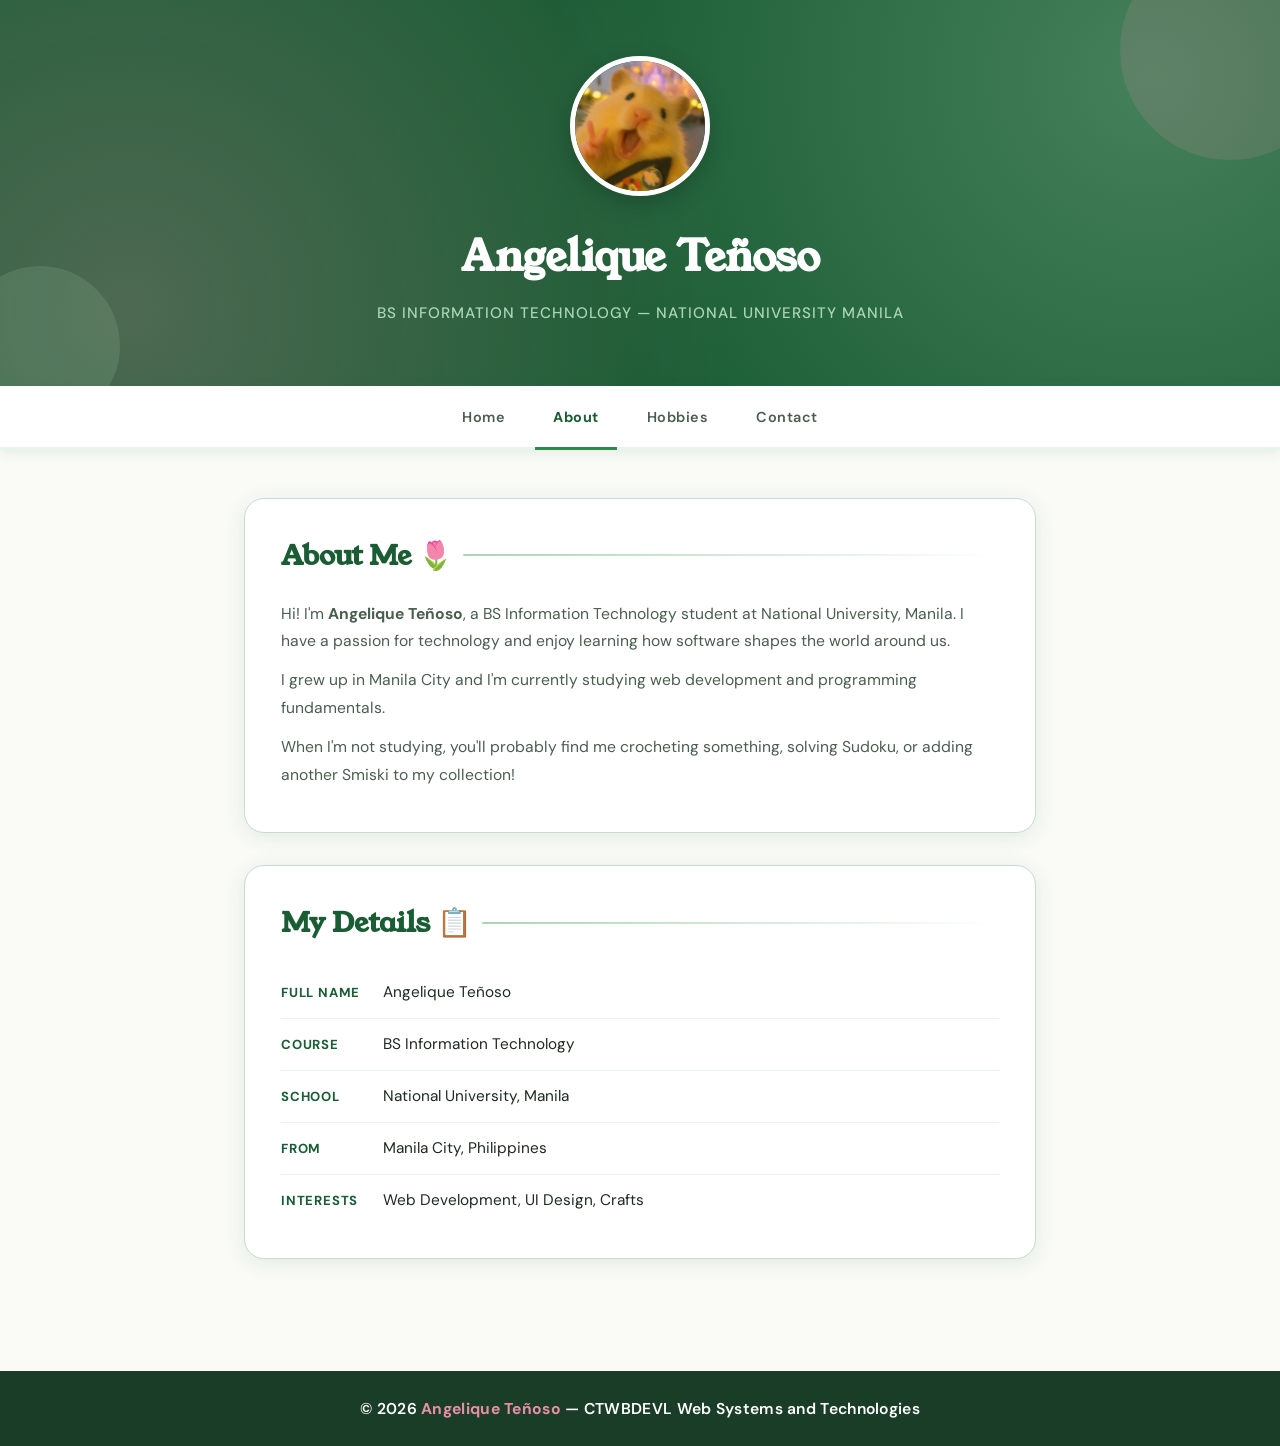
==== about.html @ 9c68dbc4 "Week 3 lab" ====
<!DOCTYPE html>
<html lang="en">
<head>
  <meta charset="UTF-8" />
  <meta name="viewport" content="width=device-width, initial-scale=1.0" />
  <title>About Me – Angelique Teñoso</title>
  <link rel="stylesheet" href="style.css" />
</head>
<body>

  <header>
    <img src="cuteee.jpg" alt="Profile photo of Angelique Teñoso" />
    <h1>Angelique Teñoso</h1>
    <p>BS Information Technology &mdash; National University Manila</p>
  </header>

  <nav>
    <a href="index.html">Home</a>
    <a href="about.html" class="active">About</a>
    <a href="hobbies.html">Hobbies</a>
    <a href="contact.html">Contact</a>
  </nav>

  <main>

    <section class="card">
      <h2>About Me 🌷</h2>
      <p>Hi! I'm <strong>Angelique Teñoso</strong>, a BS Information Technology student at National University, Manila. I have a passion for technology and enjoy learning how software shapes the world around us.</p>
      <p>I grew up in Manila City and I'm currently studying web development and programming fundamentals.</p>
      <p>When I'm not studying, you'll probably find me crocheting something, solving Sudoku, or adding another Smiski to my collection!</p>
    </section>

    <section class="card">
      <h2>My Details 📋</h2>
      <div class="detail-row">
        <span class="detail-label">Full Name</span>
        <span>Angelique Teñoso</span>
      </div>
      <div class="detail-row">
        <span class="detail-label">Course</span>
        <span>BS Information Technology</span>
      </div>
      <div class="detail-row">
        <span class="detail-label">School</span>
        <span>National University, Manila</span>
      </div>
      <div class="detail-row">
        <span class="detail-label">From</span>
        <span>Manila City, Philippines</span>
      </div>
      <div class="detail-row">
        <span class="detail-label">Interests</span>
        <span>Web Development, UI Design, Crafts</span>
      </div>
    </section>

  </main>

  <footer>
    <p>&copy; 2026 <span>Angelique Teñoso</span> &mdash; CTWBDEVL Web Systems and Technologies</p>
  </footer>

</body>
</html>
---- style.css ----
@import url('https://fonts.googleapis.com/css2?family=DM+Sans:wght@300;400;500;600;700&family=Young+Serif&display=swap');

:root {
  --green:        #2d8a4e;
  --green-dark:   #1a5c34;
  --green-light:  #e8f5ee;
  --green-mid:    #a8d5b5;
  --pink:         #e88fa8;
  --pink-light:   #fceef3;
  --pink-dark:    #c45c7a;
  --cream:        #fafaf7;
  --white:        #ffffff;
  --text:         #1e2a22;
  --text-mid:     #4a5e50;
  --text-light:   #7a9080;
  --border:       #c5dece;
  --shadow:       rgba(45, 138, 78, 0.12);
}

* { margin: 0; padding: 0; box-sizing: border-box; }
html { scroll-behavior: smooth; }

body {
  font-family: 'DM Sans', sans-serif;
  background-color: var(--cream);
  color: var(--text);
  line-height: 1.75;
  font-size: 16px;
}

header {
  background-color: var(--green-dark);
  background-image:
    radial-gradient(circle at 10% 80%, rgba(232,143,168,0.25) 0%, transparent 50%),
    radial-gradient(circle at 90% 20%, rgba(168,213,181,0.3) 0%, transparent 50%);
  text-align: center;
  padding: 56px 24px 48px;
  position: relative;
  overflow: hidden;
}

header::before {
  content: '';
  position: absolute;
  top: -60px; right: -60px;
  width: 220px; height: 220px;
  border-radius: 50%;
  background: rgba(232,143,168,0.15);
}

header::after {
  content: '';
  position: absolute;
  bottom: -40px; left: -40px;
  width: 160px; height: 160px;
  border-radius: 50%;
  background: rgba(168,213,181,0.15);
}

header img {
  width: 140px;
  height: 140px;
  border-radius: 50%;
  object-fit: cover;
  border: 5px solid var(--white);
  box-shadow: 0 8px 24px rgba(0,0,0,0.2);
  margin-bottom: 16px;
  position: relative;
  z-index: 1;
}

header h1 {
  font-family: 'Young Serif', serif;
  font-size: 2.6rem;
  color: var(--white);
  letter-spacing: -0.5px;
  position: relative;
  z-index: 1;
}

header p {
  font-size: 0.95rem;
  color: var(--green-mid);
  font-weight: 500;
  letter-spacing: 1px;
  text-transform: uppercase;
  margin-top: 6px;
  position: relative;
  z-index: 1;
}

nav {
  background-color: var(--white);
  border-bottom: 3px solid var(--green-light);
  text-align: center;
  padding: 0 24px;
  position: sticky;
  top: 0;
  z-index: 100;
  box-shadow: 0 2px 12px var(--shadow);
}

nav a {
  color: var(--text-mid);
  text-decoration: none;
  font-weight: 600;
  font-size: 0.9rem;
  letter-spacing: 0.5px;
  margin: 0 4px;
  padding: 16px 18px;
  display: inline-block;
  border-bottom: 3px solid transparent;
  transition: color 0.2s, border-color 0.2s;
  position: relative;
  top: 3px;
}

nav a:hover {
  color: var(--green);
  border-bottom-color: var(--pink);
}

nav a.active {
  color: var(--green-dark);
  border-bottom-color: var(--green);
  font-weight: 700;
}

main {
  max-width: 840px;
  margin: 0 auto;
  padding: 48px 24px 80px;
}

h2 {
  font-family: 'Young Serif', serif;
  font-size: 1.75rem;
  color: var(--green-dark);
  margin-bottom: 20px;
  display: flex;
  align-items: center;
  gap: 10px;
}

h2::after {
  content: '';
  flex: 1;
  height: 2px;
  background: linear-gradient(to right, var(--green-mid), transparent);
  border-radius: 2px;
}

h3 {
  font-family: 'Young Serif', serif;
  font-size: 1.1rem;
  color: var(--green-dark);
  margin-bottom: 8px;
}

.card {
  background: var(--white);
  border: 1px solid var(--border);
  border-radius: 20px;
  padding: 32px 36px;
  margin-bottom: 32px;
  box-shadow: 0 4px 20px var(--shadow);
  transition: box-shadow 0.2s;
}

.card:hover {
  box-shadow: 0 8px 32px rgba(45,138,78,0.18);
}

.hero {
  background: linear-gradient(135deg, var(--green-dark) 0%, var(--green) 100%);
  border-radius: 24px;
  padding: 56px 40px;
  text-align: center;
  margin-bottom: 32px;
  position: relative;
  overflow: hidden;
}

.hero::before {
  content: '';
  position: absolute;
  top: -30px; right: -30px;
  width: 150px; height: 150px;
  border-radius: 50%;
  background: rgba(232,143,168,0.2);
}

.hero::after {
  content: '';
  position: absolute;
  bottom: -20px; left: -20px;
  width: 100px; height: 100px;
  border-radius: 50%;
  background: rgba(255,255,255,0.08);
}

.hero h2 {
  font-size: 2rem;
  color: var(--white);
  display: block;
  margin-bottom: 12px;
}

.hero h2::after { display: none; }

.hero p {
  color: rgba(255,255,255,0.85);
  font-size: 1.05rem;
  max-width: 480px;
  margin: 0 auto 28px;
}

.btn {
  display: inline-block;
  background-color: var(--white);
  color: var(--green-dark);
  padding: 11px 26px;
  border-radius: 50px;
  font-weight: 700;
  font-size: 0.9rem;
  text-decoration: none;
  margin: 5px;
  transition: transform 0.15s, box-shadow 0.15s;
  box-shadow: 0 4px 12px rgba(0,0,0,0.12);
}

.btn:hover {
  transform: translateY(-2px);
  box-shadow: 0 6px 18px rgba(0,0,0,0.18);
  text-decoration: none;
  color: var(--green-dark);
}

.btn.outline {
  background-color: transparent;
  color: var(--white);
  border: 2px solid rgba(255,255,255,0.7);
  box-shadow: none;
}

.btn.outline:hover {
  background-color: rgba(255,255,255,0.15);
  color: var(--white);
}

p {
  margin-bottom: 12px;
  color: var(--text-mid);
  font-size: 0.98rem;
}

a {
  color: var(--green);
  font-weight: 600;
  text-decoration: none;
}

a:hover {
  color: var(--pink-dark);
  text-decoration: underline;
}

.hobby-grid {
  display: grid;
  grid-template-columns: repeat(auto-fill, minmax(160px, 1fr));
  gap: 12px;
  list-style: none;
  padding: 0;
}

.hobby-grid li {
  background: var(--green-light);
  border: 1.5px solid var(--green-mid);
  border-radius: 14px;
  padding: 14px 12px;
  text-align: center;
  font-weight: 600;
  color: var(--green-dark);
  font-size: 0.9rem;
  margin: 0;
  transition: transform 0.15s, box-shadow 0.15s;
}

.hobby-grid li:hover {
  transform: translateY(-3px);
  box-shadow: 0 6px 16px var(--shadow);
}

.hobby-grid li:nth-child(even) {
  background: var(--pink-light);
  border-color: var(--pink);
  color: var(--pink-dark);
}

.site-list {
  list-style: none;
  padding: 0;
}

.site-list li {
  display: flex;
  align-items: center;
  gap: 14px;
  padding: 14px 18px;
  margin-bottom: 10px;
  background: var(--green-light);
  border-radius: 12px;
  border: 1px solid var(--border);
  transition: background 0.15s, transform 0.15s;
  font-size: 0.95rem;
  color: var(--text-mid);
}

.site-list li:hover {
  background: var(--green-mid);
  transform: translateX(4px);
}

.site-list li::before {
  content: '→';
  color: var(--green);
  font-weight: 700;
  font-size: 1rem;
  flex-shrink: 0;
}

.site-list li:nth-child(even) {
  background: var(--pink-light);
  border-color: var(--pink);
}

.site-list li:nth-child(even)::before {
  color: var(--pink-dark);
}

.site-list li:nth-child(even):hover {
  background: var(--pink);
}

.detail-row {
  display: flex;
  align-items: baseline;
  gap: 12px;
  padding: 12px 0;
  border-bottom: 1px solid var(--green-light);
  font-size: 0.96rem;
}

.detail-row:last-child {
  border-bottom: none;
}

.detail-label {
  font-weight: 700;
  color: var(--green-dark);
  min-width: 90px;
  font-size: 0.82rem;
  text-transform: uppercase;
  letter-spacing: 0.8px;
}

.contact-item {
  display: flex;
  align-items: center;
  gap: 14px;
  padding: 14px 0;
  border-bottom: 1px solid var(--green-light);
  font-size: 0.96rem;
}

.contact-item:last-child {
  border-bottom: none;
}

.contact-label {
  font-weight: 700;
  color: var(--green-dark);
  min-width: 90px;
  font-size: 0.82rem;
  text-transform: uppercase;
  letter-spacing: 0.8px;
}

.tag {
  display: inline-block;
  background: var(--green-light);
  color: var(--green-dark);
  border: 1px solid var(--green-mid);
  border-radius: 50px;
  padding: 3px 12px;
  font-size: 0.8rem;
  font-weight: 600;
  margin: 3px 2px;
}

.section-intro {
  color: var(--text-light);
  font-size: 0.95rem;
  margin-bottom: 20px;
}

footer {
  background-color: #1a3d28;
  color: #ffffff;
  text-align: center;
  padding: 24px 20px;
  font-size: 1rem;
  font-weight: 600;
  letter-spacing: 0.3px;
}

footer span {
  color: var(--pink);
  font-weight: 700;
}

@media (max-width: 600px) {
  header h1 { font-size: 1.9rem; }
  nav a { padding: 14px 12px; font-size: 0.85rem; margin: 0 2px; }
  main { padding: 32px 16px 60px; }
  .card { padding: 24px 20px; }
  .hero { padding: 40px 24px; }
  .hobby-grid { grid-template-columns: repeat(2, 1fr); }
}

footer p {
  color: #ffffff;
  margin-bottom: 0;
}
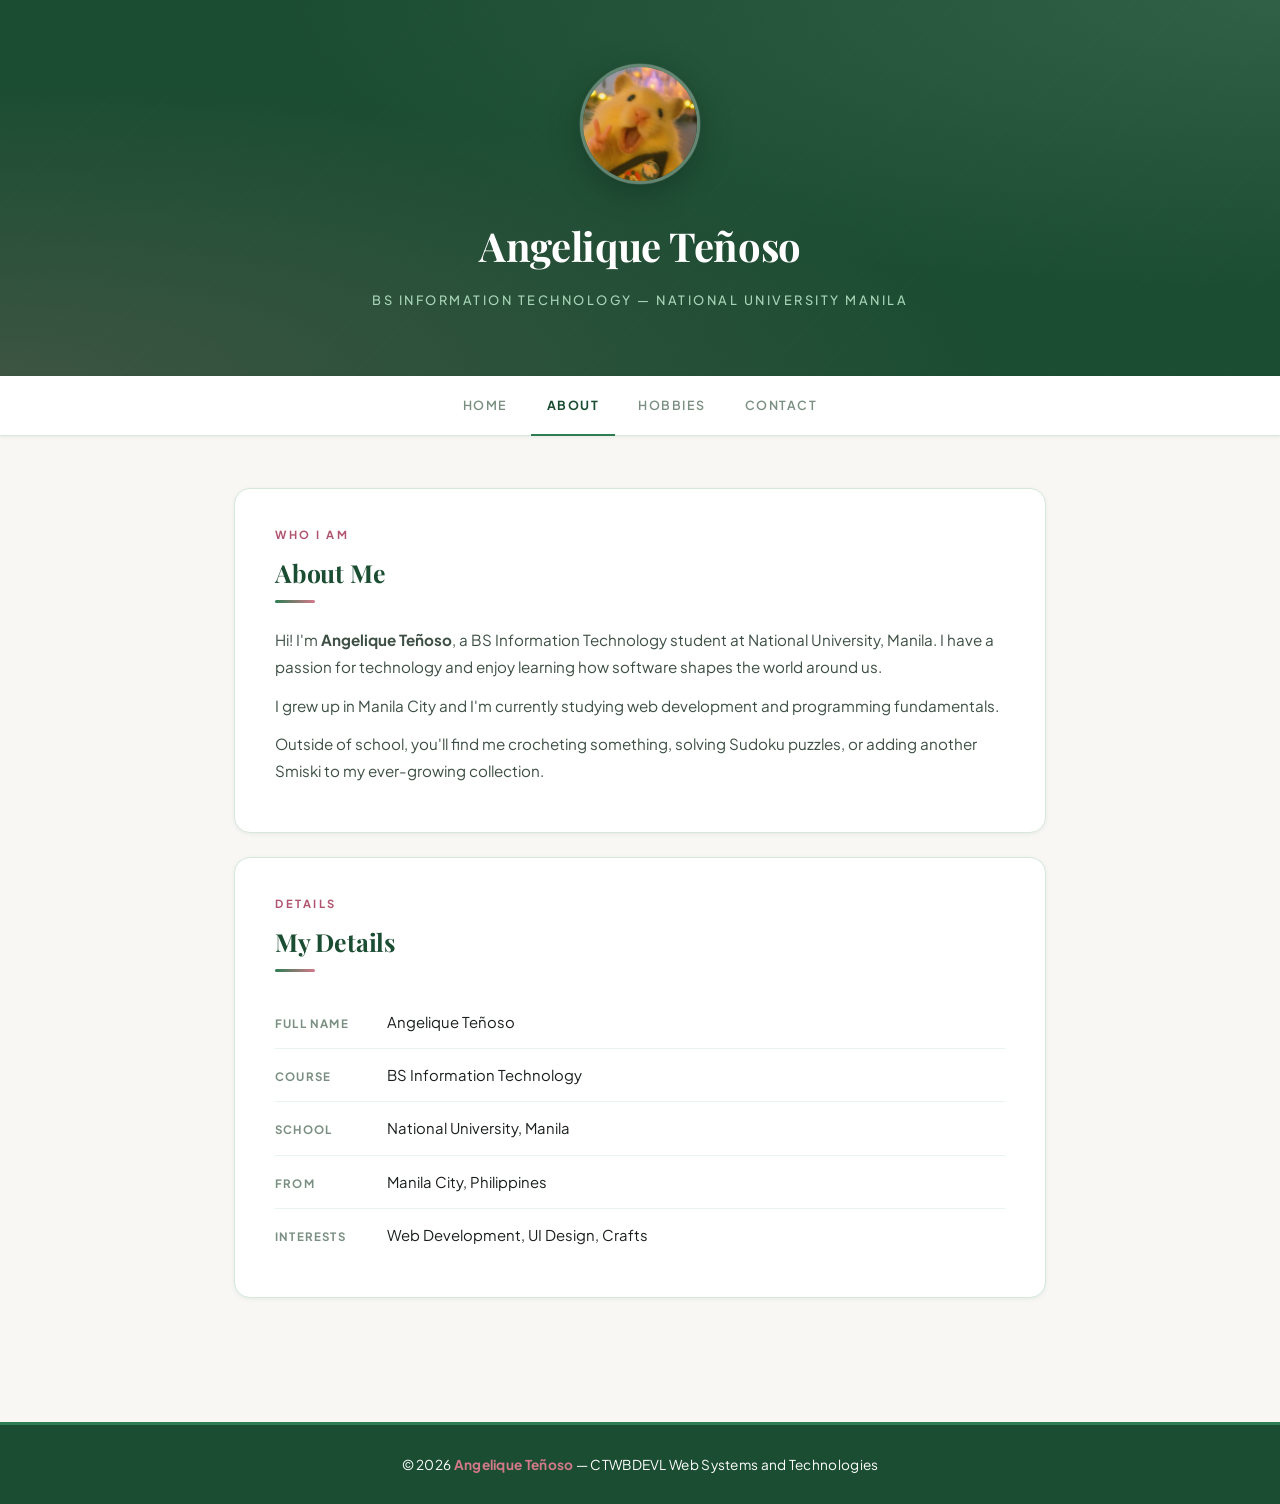
==== commit dcb92585: "Week 5 - Box Model Improvements" ====
--- a/about.html
+++ b/about.html
@@ -3,7 +3,7 @@
 <head>
   <meta charset="UTF-8" />
   <meta name="viewport" content="width=device-width, initial-scale=1.0" />
-  <title>About Me – Angelique Teñoso</title>
+  <title>About &ndash; Angelique Teñoso</title>
   <link rel="stylesheet" href="style.css" />
 </head>
 <body>
@@ -24,14 +24,18 @@
   <main>
 
     <section class="card">
-      <h2>About Me 🌷</h2>
+      <span class="section-eyebrow">Who I Am</span>
+      <h2>About Me</h2>
+      <div class="section-divider"></div>
       <p>Hi! I'm <strong>Angelique Teñoso</strong>, a BS Information Technology student at National University, Manila. I have a passion for technology and enjoy learning how software shapes the world around us.</p>
       <p>I grew up in Manila City and I'm currently studying web development and programming fundamentals.</p>
-      <p>When I'm not studying, you'll probably find me crocheting something, solving Sudoku, or adding another Smiski to my collection!</p>
+      <p>Outside of school, you'll find me crocheting something, solving Sudoku puzzles, or adding another Smiski to my ever-growing collection.</p>
     </section>
 
     <section class="card">
-      <h2>My Details 📋</h2>
+      <span class="section-eyebrow">Details</span>
+      <h2>My Details</h2>
+      <div class="section-divider"></div>
       <div class="detail-row">
         <span class="detail-label">Full Name</span>
         <span>Angelique Teñoso</span>
--- a/style.css
+++ b/style.css
@@ -1,40 +1,49 @@
-@import url('https://fonts.googleapis.com/css2?family=DM+Sans:wght@300;400;500;600;700&family=Young+Serif&display=swap');
-
+/* ── GOOGLE FONTS ── */
+@import url('https://fonts.googleapis.com/css2?family=Plus+Jakarta+Sans:wght@300;400;500;600;700&family=Playfair+Display:wght@600;700&display=swap');
+
+/* ── VARIABLES ── */
 :root {
-  --green:        #2d8a4e;
-  --green-dark:   #1a5c34;
-  --green-light:  #e8f5ee;
-  --green-mid:    #a8d5b5;
-  --pink:         #e88fa8;
-  --pink-light:   #fceef3;
-  --pink-dark:    #c45c7a;
-  --cream:        #fafaf7;
+  --green:        #2e7d52;
+  --green-dark:   #1b4d32;
+  --green-light:  #eaf4ee;
+  --green-mid:    #a8d5b8;
+  --pink:         #d4798a;
+  --pink-light:   #fdf0f3;
+  --pink-dark:    #b05570;
+  --cream:        #f8f7f4;
   --white:        #ffffff;
-  --text:         #1e2a22;
-  --text-mid:     #4a5e50;
-  --text-light:   #7a9080;
-  --border:       #c5dece;
-  --shadow:       rgba(45, 138, 78, 0.12);
-}
-
+  --text:         #1a1f1c;
+  --text-mid:     #3d4f44;
+  --text-light:   #7a8f82;
+  --border:       #d6e8dc;
+  --shadow-sm:    0 1px 4px rgba(30,80,50,0.08);
+  --shadow-md:    0 4px 20px rgba(30,80,50,0.10);
+  --shadow-lg:    0 8px 40px rgba(30,80,50,0.13);
+}
+
+/* ── RESET ── */
 * { margin: 0; padding: 0; box-sizing: border-box; }
 html { scroll-behavior: smooth; }
 
+/* ── BASE ── */
 body {
-  font-family: 'DM Sans', sans-serif;
+  font-family: 'Plus Jakarta Sans', sans-serif;
   background-color: var(--cream);
   color: var(--text);
   line-height: 1.75;
-  font-size: 16px;
-}
-
+  font-size: 15px;
+}
+
+/* ══════════════════════════════
+   HEADER
+══════════════════════════════ */
 header {
   background-color: var(--green-dark);
   background-image:
-    radial-gradient(circle at 10% 80%, rgba(232,143,168,0.25) 0%, transparent 50%),
-    radial-gradient(circle at 90% 20%, rgba(168,213,181,0.3) 0%, transparent 50%);
+    radial-gradient(ellipse at 0% 100%, rgba(212,121,138,0.18) 0%, transparent 55%),
+    radial-gradient(ellipse at 100% 0%, rgba(168,213,184,0.15) 0%, transparent 55%);
+  padding: 64px 24px 52px;
   text-align: center;
-  padding: 56px 24px 48px;
   position: relative;
   overflow: hidden;
 }
@@ -42,82 +51,83 @@
 header::before {
   content: '';
   position: absolute;
-  top: -60px; right: -60px;
-  width: 220px; height: 220px;
-  border-radius: 50%;
-  background: rgba(232,143,168,0.15);
-}
-
-header::after {
-  content: '';
-  position: absolute;
-  bottom: -40px; left: -40px;
-  width: 160px; height: 160px;
-  border-radius: 50%;
-  background: rgba(168,213,181,0.15);
+  inset: 0;
+  background: repeating-linear-gradient(
+    -45deg,
+    transparent,
+    transparent 40px,
+    rgba(255,255,255,0.015) 40px,
+    rgba(255,255,255,0.015) 41px
+  );
 }
 
 header img {
-  width: 140px;
-  height: 140px;
+  width: 120px;
+  height: 120px;
   border-radius: 50%;
   object-fit: cover;
-  border: 5px solid var(--white);
-  box-shadow: 0 8px 24px rgba(0,0,0,0.2);
-  margin-bottom: 16px;
-  position: relative;
-  z-index: 1;
+  border: 3px solid rgba(255,255,255,0.3);
+  outline: 1px solid rgba(255,255,255,0.1);
+  margin-bottom: 20px;
+  position: relative;
+  z-index: 1;
+  box-shadow: 0 8px 32px rgba(0,0,0,0.25);
 }
 
 header h1 {
-  font-family: 'Young Serif', serif;
-  font-size: 2.6rem;
+  font-family: 'Playfair Display', serif;
+  font-size: 2.5rem;
   color: var(--white);
-  letter-spacing: -0.5px;
-  position: relative;
-  z-index: 1;
+  letter-spacing: -0.3px;
+  position: relative;
+  z-index: 1;
+  font-weight: 700;
 }
 
 header p {
-  font-size: 0.95rem;
+  font-size: 0.8rem;
   color: var(--green-mid);
   font-weight: 500;
-  letter-spacing: 1px;
+  letter-spacing: 2.5px;
   text-transform: uppercase;
-  margin-top: 6px;
-  position: relative;
-  z-index: 1;
-}
-
+  margin-top: 8px;
+  position: relative;
+  z-index: 1;
+}
+
+/* ══════════════════════════════
+   NAV
+══════════════════════════════ */
 nav {
   background-color: var(--white);
-  border-bottom: 3px solid var(--green-light);
+  border-bottom: 1px solid var(--border);
   text-align: center;
   padding: 0 24px;
   position: sticky;
   top: 0;
   z-index: 100;
-  box-shadow: 0 2px 12px var(--shadow);
+  box-shadow: var(--shadow-sm);
 }
 
 nav a {
-  color: var(--text-mid);
+  color: var(--text-light);
   text-decoration: none;
   font-weight: 600;
-  font-size: 0.9rem;
-  letter-spacing: 0.5px;
-  margin: 0 4px;
-  padding: 16px 18px;
+  font-size: 0.78rem;
+  letter-spacing: 1.5px;
+  text-transform: uppercase;
+  margin: 0 2px;
+  padding: 18px 16px;
   display: inline-block;
-  border-bottom: 3px solid transparent;
+  border-bottom: 2px solid transparent;
   transition: color 0.2s, border-color 0.2s;
   position: relative;
-  top: 3px;
+  top: 1px;
 }
 
 nav a:hover {
   color: var(--green);
-  border-bottom-color: var(--pink);
+  border-bottom-color: var(--green-mid);
 }
 
 nav a.active {
@@ -126,57 +136,72 @@
   font-weight: 700;
 }
 
+/* ══════════════════════════════
+   MAIN
+══════════════════════════════ */
 main {
-  max-width: 840px;
+  max-width: 860px;
   margin: 0 auto;
-  padding: 48px 24px 80px;
-}
-
+  padding: 52px 24px 100px;
+}
+
+/* ══════════════════════════════
+   HEADINGS
+══════════════════════════════ */
 h2 {
-  font-family: 'Young Serif', serif;
-  font-size: 1.75rem;
-  color: var(--green-dark);
-  margin-bottom: 20px;
-  display: flex;
-  align-items: center;
-  gap: 10px;
-}
-
-h2::after {
-  content: '';
-  flex: 1;
-  height: 2px;
-  background: linear-gradient(to right, var(--green-mid), transparent);
+  font-family: 'Playfair Display', serif;
+  font-size: 1.55rem;
+  color: var(--green-dark);
+  margin-bottom: 6px;
+  font-weight: 700;
+  letter-spacing: -0.2px;
+}
+
+.section-eyebrow {
+  font-size: 0.7rem;
+  font-weight: 700;
+  letter-spacing: 2.5px;
+  text-transform: uppercase;
+  color: var(--pink-dark);
+  margin-bottom: 6px;
+  display: block;
+}
+
+.section-divider {
+  width: 40px;
+  height: 3px;
+  background: linear-gradient(to right, var(--green), var(--pink));
   border-radius: 2px;
-}
-
-h3 {
-  font-family: 'Young Serif', serif;
-  font-size: 1.1rem;
-  color: var(--green-dark);
-  margin-bottom: 8px;
-}
-
+  margin-bottom: 24px;
+}
+
+/* ══════════════════════════════
+   CARDS
+══════════════════════════════ */
 .card {
   background: var(--white);
   border: 1px solid var(--border);
-  border-radius: 20px;
-  padding: 32px 36px;
-  margin-bottom: 32px;
-  box-shadow: 0 4px 20px var(--shadow);
-  transition: box-shadow 0.2s;
+  border-radius: 16px;
+  padding: 36px 40px;
+  margin-bottom: 24px;
+  box-shadow: var(--shadow-sm);
+  transition: box-shadow 0.25s, transform 0.25s;
 }
 
 .card:hover {
-  box-shadow: 0 8px 32px rgba(45,138,78,0.18);
-}
-
+  box-shadow: var(--shadow-md);
+  transform: translateY(-2px);
+}
+
+/* ══════════════════════════════
+   HERO
+══════════════════════════════ */
 .hero {
   background: linear-gradient(135deg, var(--green-dark) 0%, var(--green) 100%);
-  border-radius: 24px;
-  padding: 56px 40px;
+  border-radius: 20px;
+  padding: 60px 48px;
   text-align: center;
-  margin-bottom: 32px;
+  margin-bottom: 24px;
   position: relative;
   overflow: hidden;
 }
@@ -184,54 +209,63 @@
 .hero::before {
   content: '';
   position: absolute;
-  top: -30px; right: -30px;
-  width: 150px; height: 150px;
+  top: -50px; right: -50px;
+  width: 200px; height: 200px;
   border-radius: 50%;
-  background: rgba(232,143,168,0.2);
+  background: rgba(212,121,138,0.15);
 }
 
 .hero::after {
   content: '';
   position: absolute;
-  bottom: -20px; left: -20px;
-  width: 100px; height: 100px;
+  bottom: -30px; left: -30px;
+  width: 130px; height: 130px;
   border-radius: 50%;
-  background: rgba(255,255,255,0.08);
+  background: rgba(255,255,255,0.05);
 }
 
 .hero h2 {
   font-size: 2rem;
   color: var(--white);
   display: block;
-  margin-bottom: 12px;
-}
-
-.hero h2::after { display: none; }
+  margin-bottom: 14px;
+  position: relative;
+  z-index: 1;
+}
 
 .hero p {
-  color: rgba(255,255,255,0.85);
-  font-size: 1.05rem;
-  max-width: 480px;
-  margin: 0 auto 28px;
-}
-
+  color: rgba(255,255,255,0.82);
+  font-size: 1rem;
+  max-width: 460px;
+  margin: 0 auto 32px;
+  position: relative;
+  z-index: 1;
+  font-weight: 400;
+}
+
+/* ══════════════════════════════
+   BUTTONS
+══════════════════════════════ */
 .btn {
   display: inline-block;
   background-color: var(--white);
   color: var(--green-dark);
-  padding: 11px 26px;
-  border-radius: 50px;
-  font-weight: 700;
-  font-size: 0.9rem;
+  padding: 11px 28px;
+  border-radius: 6px;
+  font-weight: 700;
+  font-size: 0.82rem;
+  letter-spacing: 0.5px;
   text-decoration: none;
   margin: 5px;
-  transition: transform 0.15s, box-shadow 0.15s;
-  box-shadow: 0 4px 12px rgba(0,0,0,0.12);
+  transition: transform 0.15s, box-shadow 0.15s, background 0.15s;
+  box-shadow: 0 2px 8px rgba(0,0,0,0.12);
+  position: relative;
+  z-index: 1;
 }
 
 .btn:hover {
   transform: translateY(-2px);
-  box-shadow: 0 6px 18px rgba(0,0,0,0.18);
+  box-shadow: 0 6px 20px rgba(0,0,0,0.18);
   text-decoration: none;
   color: var(--green-dark);
 }
@@ -239,21 +273,29 @@
 .btn.outline {
   background-color: transparent;
   color: var(--white);
-  border: 2px solid rgba(255,255,255,0.7);
+  border: 1.5px solid rgba(255,255,255,0.5);
   box-shadow: none;
 }
 
 .btn.outline:hover {
-  background-color: rgba(255,255,255,0.15);
+  background-color: rgba(255,255,255,0.12);
   color: var(--white);
-}
-
+  border-color: rgba(255,255,255,0.8);
+}
+
+/* ══════════════════════════════
+   PARAGRAPHS
+══════════════════════════════ */
 p {
   margin-bottom: 12px;
   color: var(--text-mid);
-  font-size: 0.98rem;
-}
-
+  font-size: 0.95rem;
+  font-weight: 400;
+}
+
+/* ══════════════════════════════
+   LINKS
+══════════════════════════════ */
 a {
   color: var(--green);
   font-weight: 600;
@@ -265,153 +307,154 @@
   text-decoration: underline;
 }
 
+/* ══════════════════════════════
+   HOBBY GRID
+══════════════════════════════ */
 .hobby-grid {
   display: grid;
-  grid-template-columns: repeat(auto-fill, minmax(160px, 1fr));
-  gap: 12px;
+  grid-template-columns: repeat(auto-fill, minmax(155px, 1fr));
+  gap: 10px;
   list-style: none;
   padding: 0;
+  margin-top: 4px;
 }
 
 .hobby-grid li {
   background: var(--green-light);
-  border: 1.5px solid var(--green-mid);
-  border-radius: 14px;
+  border: 1px solid var(--border);
+  border-radius: 10px;
   padding: 14px 12px;
   text-align: center;
   font-weight: 600;
   color: var(--green-dark);
-  font-size: 0.9rem;
+  font-size: 0.88rem;
   margin: 0;
   transition: transform 0.15s, box-shadow 0.15s;
 }
 
 .hobby-grid li:hover {
   transform: translateY(-3px);
-  box-shadow: 0 6px 16px var(--shadow);
-}
-
-.hobby-grid li:nth-child(even) {
-  background: var(--pink-light);
-  border-color: var(--pink);
-  color: var(--pink-dark);
+  box-shadow: var(--shadow-md);
 }
 
 .site-list {
   list-style: none;
   padding: 0;
+  margin-top: 4px;
 }
 
 .site-list li {
   display: flex;
   align-items: center;
-  gap: 14px;
-  padding: 14px 18px;
-  margin-bottom: 10px;
+  gap: 16px;
+  padding: 14px 20px;
+  margin-bottom: 8px;
+  background: var(--cream);
+  border: 1px solid var(--border);
+  border-radius: 10px;
+  font-size: 0.92rem;
+  color: var(--text-mid);
+  transition: background 0.15s, border-color 0.15s, transform 0.15s;
+}
+
+.site-list li:hover {
   background: var(--green-light);
-  border-radius: 12px;
-  border: 1px solid var(--border);
-  transition: background 0.15s, transform 0.15s;
-  font-size: 0.95rem;
-  color: var(--text-mid);
-}
-
-.site-list li:hover {
-  background: var(--green-mid);
+  border-color: var(--green-mid);
   transform: translateX(4px);
 }
 
 .site-list li::before {
-  content: '→';
+  content: '↗';
   color: var(--green);
   font-weight: 700;
-  font-size: 1rem;
+  font-size: 0.9rem;
   flex-shrink: 0;
-}
-
-.site-list li:nth-child(even) {
-  background: var(--pink-light);
-  border-color: var(--pink);
-}
-
-.site-list li:nth-child(even)::before {
-  color: var(--pink-dark);
-}
-
-.site-list li:nth-child(even):hover {
-  background: var(--pink);
 }
 
 .detail-row {
   display: flex;
   align-items: baseline;
-  gap: 12px;
-  padding: 12px 0;
+  gap: 16px;
+  padding: 13px 0;
   border-bottom: 1px solid var(--green-light);
-  font-size: 0.96rem;
-}
-
-.detail-row:last-child {
-  border-bottom: none;
-}
+  font-size: 0.93rem;
+}
+
+.detail-row:last-child { border-bottom: none; }
 
 .detail-label {
   font-weight: 700;
-  color: var(--green-dark);
-  min-width: 90px;
-  font-size: 0.82rem;
+  color: var(--text-light);
+  min-width: 96px;
+  font-size: 0.72rem;
   text-transform: uppercase;
-  letter-spacing: 0.8px;
+  letter-spacing: 1.2px;
+  flex-shrink: 0;
 }
 
 .contact-item {
   display: flex;
   align-items: center;
-  gap: 14px;
+  gap: 16px;
   padding: 14px 0;
   border-bottom: 1px solid var(--green-light);
-  font-size: 0.96rem;
-}
-
-.contact-item:last-child {
-  border-bottom: none;
-}
+  font-size: 0.93rem;
+}
+
+.contact-item:last-child { border-bottom: none; }
 
 .contact-label {
   font-weight: 700;
-  color: var(--green-dark);
-  min-width: 90px;
-  font-size: 0.82rem;
+  color: var(--text-light);
+  min-width: 96px;
+  font-size: 0.72rem;
   text-transform: uppercase;
-  letter-spacing: 0.8px;
+  letter-spacing: 1.2px;
+  flex-shrink: 0;
 }
 
 .tag {
   display: inline-block;
   background: var(--green-light);
   color: var(--green-dark);
-  border: 1px solid var(--green-mid);
-  border-radius: 50px;
-  padding: 3px 12px;
-  font-size: 0.8rem;
-  font-weight: 600;
+  border: 1px solid var(--border);
+  border-radius: 4px;
+  padding: 4px 12px;
+  font-size: 0.75rem;
+  font-weight: 700;
   margin: 3px 2px;
-}
-
+  letter-spacing: 0.3px;
+  transition: background 0.15s;
+}
+
+.tag:hover {
+  background: var(--green-mid);
+  text-decoration: none;
+  color: var(--green-dark);
+}
+/
 .section-intro {
   color: var(--text-light);
-  font-size: 0.95rem;
+  font-size: 0.9rem;
   margin-bottom: 20px;
+  margin-top: -8px;
 }
 
 footer {
-  background-color: #1a3d28;
+  background-color: var(--green-dark);
   color: #ffffff;
   text-align: center;
-  padding: 24px 20px;
-  font-size: 1rem;
-  font-weight: 600;
+  padding: 28px 24px;
+  font-size: 0.85rem;
+  font-weight: 500;
   letter-spacing: 0.3px;
+  border-top: 3px solid var(--green);
+}
+
+footer p {
+  color: #ffffff;
+  margin-bottom: 0;
+  font-size: 0.85rem;
 }
 
 footer span {
@@ -421,14 +464,11 @@
 
 @media (max-width: 600px) {
   header h1 { font-size: 1.9rem; }
-  nav a { padding: 14px 12px; font-size: 0.85rem; margin: 0 2px; }
+  nav a { padding: 14px 10px; font-size: 0.72rem; }
   main { padding: 32px 16px 60px; }
   .card { padding: 24px 20px; }
   .hero { padding: 40px 24px; }
   .hobby-grid { grid-template-columns: repeat(2, 1fr); }
-}
-
-footer p {
-  color: #ffffff;
-  margin-bottom: 0;
+  .detail-row, .contact-item { flex-direction: column; gap: 4px; }
+  .detail-label, .contact-label { min-width: unset; }
 }
